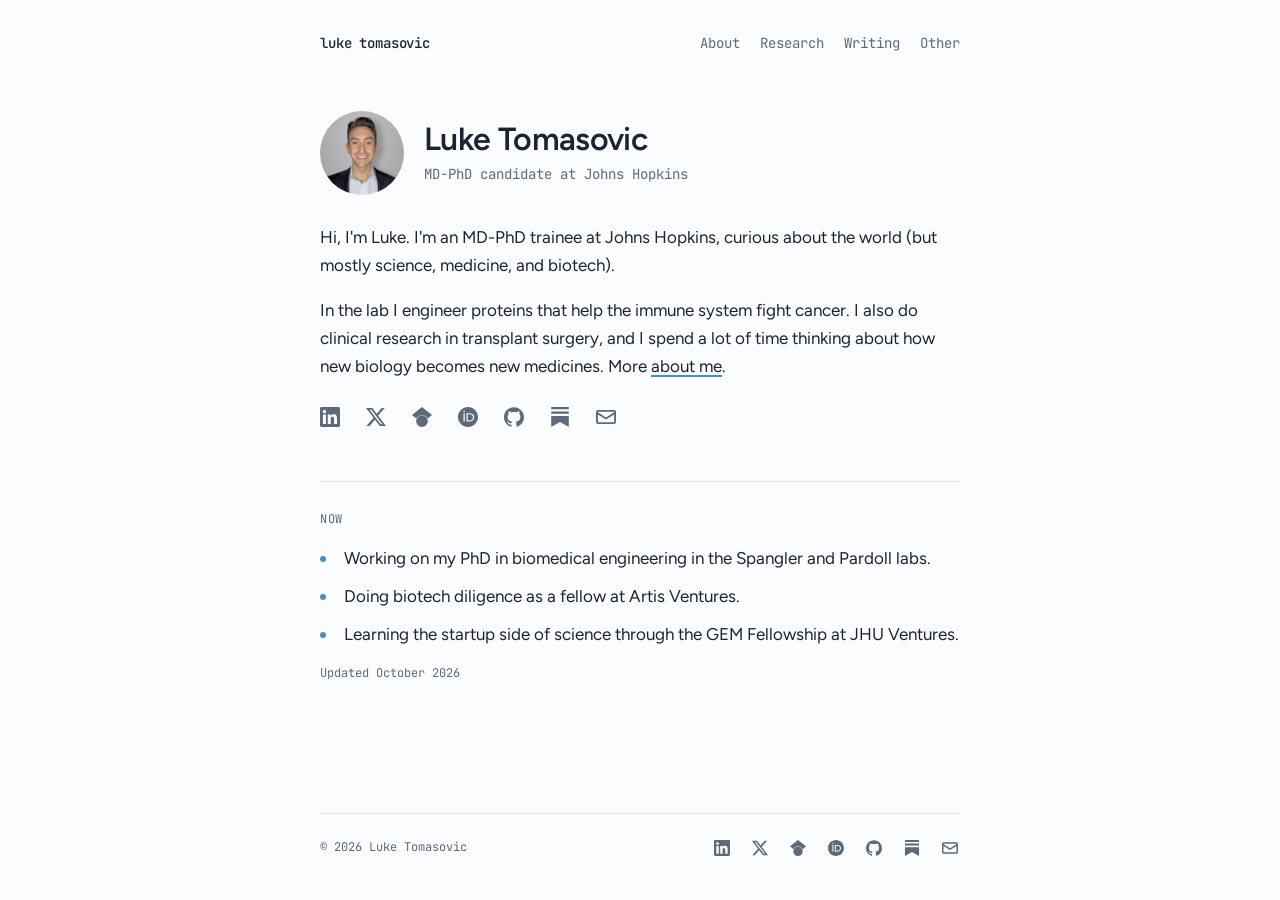
==== index.html @ fc9b21f2 "Initial site: home, about, research, writing, other Plain HTML/CSS site for luketomasovic.com, ready" ====
<!doctype html>
<html lang="en">
<head>
  <meta charset="utf-8">
  <meta name="viewport" content="width=device-width, initial-scale=1">
  <title>Luke Tomasovic</title>
  <meta name="description" content="Luke Tomasovic is an MD-PhD candidate at Johns Hopkins working on protein engineering, immunotherapy, and biotech.">
  <meta property="og:title" content="Luke Tomasovic">
  <meta property="og:description" content="Luke Tomasovic is an MD-PhD candidate at Johns Hopkins working on protein engineering, immunotherapy, and biotech.">
  <link rel="icon" href="assets/favicon.svg" type="image/svg+xml">
  <link rel="preconnect" href="https://fonts.googleapis.com">
  <link rel="preconnect" href="https://fonts.gstatic.com" crossorigin>
  <link rel="stylesheet" href="https://fonts.googleapis.com/css2?family=Figtree:wght@400;500;600&family=JetBrains+Mono:wght@400;500&display=swap">
  <link rel="stylesheet" href="assets/style.css">
  <!-- Visitor counts (GoatCounter). After you sign up, replace YOURCODE and remove the two comment lines around the script.
  <script data-goatcounter="https://YOURCODE.goatcounter.com/count" async src="https://gc.zgo.at/count.js"></script>
  -->
</head>
<body>
<div class="page">

  <header class="site-header">
    <a class="wordmark" href="index.html">luke tomasovic</a>
    <nav class="site-nav" aria-label="Main">
      <a href="about.html">About</a>
      <a href="research.html">Research</a>
      <a href="writing.html">Writing</a>
      <a href="other.html">Other</a>
    </nav>
  </header>

  <main>

    <div class="hello">
      <img class="avatar" src="assets/photo.jpg" alt="Photo of Luke Tomasovic" width="84" height="84">
      <div>
        <h1>Luke Tomasovic</h1>
        <p class="tagline">MD-PhD candidate at Johns Hopkins</p>
      </div>
    </div>

    <p>Hi, I'm Luke. I'm an MD-PhD trainee at Johns Hopkins, curious about the world (but mostly science, medicine, and biotech).</p>
    <p>In the lab I engineer proteins that help the immune system fight cancer. I also do clinical research in transplant surgery, and I spend a lot of time thinking about how new biology becomes new medicines. More <a href="about.html">about me</a>.</p>

    <ul class="links">
      <li><a href="https://www.linkedin.com/in/luketomasovic" target="_blank" rel="noopener" aria-label="LinkedIn" title="LinkedIn"><svg class="icon" aria-hidden="true"><use href="assets/icons.svg#linkedin"></use></svg></a></li>
      <li><a href="https://x.com/luketomasovic11" target="_blank" rel="noopener" aria-label="X" title="X"><svg class="icon" aria-hidden="true"><use href="assets/icons.svg#x"></use></svg></a></li>
      <li><a href="https://scholar.google.com/citations?user=PSj0g8gAAAAJ&hl=en" target="_blank" rel="noopener" aria-label="Google Scholar" title="Google Scholar"><svg class="icon" aria-hidden="true"><use href="assets/icons.svg#scholar"></use></svg></a></li>
      <li><a href="https://orcid.org/0000-0002-1459-3252" target="_blank" rel="noopener" aria-label="ORCID" title="ORCID"><svg class="icon" aria-hidden="true"><use href="assets/icons.svg#orcid"></use></svg></a></li>
      <li><a href="https://github.com/lmtomasovic" target="_blank" rel="noopener" aria-label="GitHub" title="GitHub"><svg class="icon" aria-hidden="true"><use href="assets/icons.svg#github"></use></svg></a></li>
      <li><a href="https://luketomasovic.substack.com/" target="_blank" rel="noopener" aria-label="Substack" title="Substack"><svg class="icon" aria-hidden="true"><use href="assets/icons.svg#substack"></use></svg></a></li>
      <li><a href="mailto:lmtomasovic@gmail.com" aria-label="Email" title="Email"><svg class="icon" aria-hidden="true"><use href="assets/icons.svg#email"></use></svg></a></li>
    </ul>

    <section class="now" aria-labelledby="now-heading">
      <p class="label" id="now-heading">Now</p>
      <ul>
        <li><span>Working on my PhD in biomedical engineering in the Spangler and Pardoll labs.</span></li>
        <li><span>Doing biotech diligence as a fellow at Artis Ventures.</span></li>
        <li><span>Learning the startup side of science through the GEM Fellowship at JHU Ventures.</span></li>
      </ul>
      <p class="updated">Updated October 2026</p>
    </section>

  </main>

  <footer class="site-footer">
    <small>© 2026 Luke Tomasovic</small>
    <ul class="links small">
      <li><a href="https://www.linkedin.com/in/luketomasovic" target="_blank" rel="noopener" aria-label="LinkedIn" title="LinkedIn"><svg class="icon" aria-hidden="true"><use href="assets/icons.svg#linkedin"></use></svg></a></li>
      <li><a href="https://x.com/luketomasovic11" target="_blank" rel="noopener" aria-label="X" title="X"><svg class="icon" aria-hidden="true"><use href="assets/icons.svg#x"></use></svg></a></li>
      <li><a href="https://scholar.google.com/citations?user=PSj0g8gAAAAJ&hl=en" target="_blank" rel="noopener" aria-label="Google Scholar" title="Google Scholar"><svg class="icon" aria-hidden="true"><use href="assets/icons.svg#scholar"></use></svg></a></li>
      <li><a href="https://orcid.org/0000-0002-1459-3252" target="_blank" rel="noopener" aria-label="ORCID" title="ORCID"><svg class="icon" aria-hidden="true"><use href="assets/icons.svg#orcid"></use></svg></a></li>
      <li><a href="https://github.com/lmtomasovic" target="_blank" rel="noopener" aria-label="GitHub" title="GitHub"><svg class="icon" aria-hidden="true"><use href="assets/icons.svg#github"></use></svg></a></li>
      <li><a href="https://luketomasovic.substack.com/" target="_blank" rel="noopener" aria-label="Substack" title="Substack"><svg class="icon" aria-hidden="true"><use href="assets/icons.svg#substack"></use></svg></a></li>
      <li><a href="mailto:lmtomasovic@gmail.com" aria-label="Email" title="Email"><svg class="icon" aria-hidden="true"><use href="assets/icons.svg#email"></use></svg></a></li>
    </ul>
  </footer>

</div>
</body>
</html>
---- assets/style.css ----
/* ------------------------------------------------------------
   luketomasovic.com
   One centered column, nav across the top, icons in the footer.
   Sans-serif body with monospace accents. Accent: #4292c6.
   Colors switch automatically with the visitor's light/dark setting.
   ------------------------------------------------------------ */

:root {
  --bg: #fbfcfd;
  --fg: #1b2430;
  --muted: #5d6a79;
  --line: #e2e7ed;
  --accent: #4292c6;
  --accent-soft: #eaf3fa;

  --font-body: "Figtree", system-ui, -apple-system, "Segoe UI", Roboto, sans-serif;
  --font-mono: "JetBrains Mono", ui-monospace, "SFMono-Regular", Menlo, Consolas, monospace;

  --measure: 640px;
  color-scheme: light;
}

@media (prefers-color-scheme: dark) {
  :root:not([data-theme="light"]) {
    --bg: #12161b;
    --fg: #e4e9ef;
    --muted: #94a2b2;
    --line: #252d37;
    --accent: #6baed6;
    --accent-soft: #172530;
    color-scheme: dark;
  }
}
:root[data-theme="dark"] {
  --bg: #12161b;
  --fg: #e4e9ef;
  --muted: #94a2b2;
  --line: #252d37;
  --accent: #6baed6;
  --accent-soft: #172530;
  color-scheme: dark;
}

* { box-sizing: border-box; }

html { -webkit-text-size-adjust: 100%; }

body {
  margin: 0;
  background: var(--bg);
  color: var(--fg);
  font-family: var(--font-body);
  font-size: 17px;
  line-height: 1.65;
  padding-left: max(20px, env(safe-area-inset-left, 0px));
  padding-right: max(20px, env(safe-area-inset-right, 0px));
}

.page {
  max-width: var(--measure);
  margin: 0 auto;
  min-height: 100vh;
  display: flex;
  flex-direction: column;
}

/* ---------- header ---------- */

.site-header {
  display: flex;
  flex-wrap: wrap;
  align-items: baseline;
  justify-content: space-between;
  gap: 8px 24px;
  padding-block: 32px 0;
}

.wordmark {
  font-family: var(--font-mono);
  font-size: 14px;
  font-weight: 500;
  color: var(--fg);
  text-decoration: none;
  letter-spacing: -0.01em;
}
.wordmark:hover { color: var(--accent); }

.site-nav { display: flex; flex-wrap: wrap; gap: 4px 20px; }
.site-nav a {
  font-family: var(--font-mono);
  font-size: 14px;
  color: var(--muted);
  text-decoration: none;
}
.site-nav a:hover { color: var(--fg); }
.site-nav a[aria-current="page"] {
  color: var(--fg);
  text-decoration: underline;
  text-decoration-color: var(--accent);
  text-decoration-thickness: 2px;
  text-underline-offset: 6px;
}

/* ---------- main content ---------- */

main { flex: 1; padding-block: 56px 64px; }

h1 {
  font-size: 2rem;
  line-height: 1.2;
  font-weight: 600;
  letter-spacing: -0.02em;
  margin: 0 0 6px;
  text-wrap: balance;
}

h2 {
  font-size: 1.2rem;
  line-height: 1.3;
  font-weight: 600;
  letter-spacing: -0.01em;
  margin: 0 0 8px;
  text-wrap: balance;
}

p { margin: 0 0 1em; }

a {
  color: inherit;
  text-decoration: underline;
  text-decoration-color: var(--accent);
  text-decoration-thickness: 1.5px;
  text-underline-offset: 3px;
}
a:hover { color: var(--accent); }
a:focus-visible { outline: 2px solid var(--accent); outline-offset: 3px; border-radius: 3px; }

.label {
  font-family: var(--font-mono);
  font-size: 12px;
  letter-spacing: 0.06em;
  text-transform: uppercase;
  color: var(--muted);
  margin: 0 0 14px;
}

.tagline {
  font-family: var(--font-mono);
  font-size: 14px;
  color: var(--muted);
  margin: 0 0 28px;
}

.intro { margin-bottom: 40px; }

section + section { margin-top: 48px; }

.muted { color: var(--muted); }

/* ---------- home ---------- */

.hello { display: flex; align-items: center; gap: 20px; margin-bottom: 28px; }
.hello h1 { margin: 0; }
.hello .tagline { margin: 4px 0 0; }

.avatar {
  width: 84px;
  height: 84px;
  border-radius: 50%;
  object-fit: cover;
  flex: none;
  background: var(--accent-soft);
}

.now {
  border-top: 1px solid var(--line);
  padding-top: 28px;
  margin-top: 44px;
}
.now ul { margin: 0; padding: 0; list-style: none; display: grid; gap: 10px; }
.now li { display: grid; grid-template-columns: 14px minmax(0, 1fr); gap: 10px; }
.now li::before {
  content: "";
  width: 6px; height: 6px;
  border-radius: 50%;
  background: var(--accent);
  margin-top: 0.7em;
}
.now .updated { font-family: var(--font-mono); font-size: 12px; color: var(--muted); margin-top: 16px; }

/* ---------- icon links ---------- */

.links { display: flex; flex-wrap: wrap; gap: 6px; margin: 0 0 0 -10px; padding: 0; list-style: none; }
.links.small { margin: 0 -6px 0 0; }
.links a {
  display: grid;
  place-items: center;
  width: 40px;
  height: 40px;
  border-radius: 8px;
  color: var(--muted);
  text-decoration: none;
  transition: color .15s, background-color .15s;
}
.links a:hover { color: var(--accent); background: var(--accent-soft); }
.icon { width: 20px; height: 20px; fill: currentColor; display: block; }

.links.small a { width: 32px; height: 32px; }
.links.small .icon { width: 16px; height: 16px; }

/* ---------- research areas ---------- */

.area { display: grid; gap: 4px; }
.area .num {
  font-family: var(--font-mono);
  font-size: 12px;
  color: var(--accent);
}
.keywords {
  font-family: var(--font-mono);
  font-size: 13px;
  color: var(--muted);
  margin-top: 4px;
}
.paper {
  font-family: var(--font-mono);
  font-size: 13px;
  color: var(--muted);
  margin-top: 8px;
}
.paper a { color: var(--muted); }
.paper a:hover { color: var(--accent); }

/* ---------- lists (writing, other) ---------- */

.entries { list-style: none; margin: 0; padding: 0; }
.entries li { padding: 14px 0; border-bottom: 1px solid var(--line); }
.entries li:first-child { padding-top: 0; }
.entries .meta { font-family: var(--font-mono); font-size: 12px; color: var(--muted); display: flex; flex-wrap: wrap; gap: 4px 12px; }
.entries .title { font-weight: 600; }
.entries .sub { color: var(--muted); margin: 2px 0 0; }

.soon {
  border: 1px dashed var(--line);
  border-radius: 10px;
  padding: 18px 20px;
  color: var(--muted);
  margin-bottom: 20px;
}

.button {
  display: inline-block;
  font-family: var(--font-mono);
  font-size: 14px;
  padding: 9px 16px;
  border-radius: 8px;
  border: 1px solid var(--accent);
  color: var(--fg);
  text-decoration: none;
}
.button:hover { background: var(--accent-soft); color: var(--fg); }

/* ---------- footer ---------- */

.site-footer {
  border-top: 1px solid var(--line);
  padding-block: 18px 36px;
  display: flex;
  flex-wrap: wrap;
  align-items: center;
  justify-content: space-between;
  gap: 10px 20px;
}
.site-footer small { font-family: var(--font-mono); font-size: 12px; color: var(--muted); }

/* ---------- small screens ---------- */

@media (max-width: 520px) {
  body { font-size: 16px; }
  main { padding-block: 40px 48px; }
  h1 { font-size: 1.7rem; }
  .avatar { width: 68px; height: 68px; }
}

@media (prefers-reduced-motion: reduce) {
  * { transition: none !important; }
}
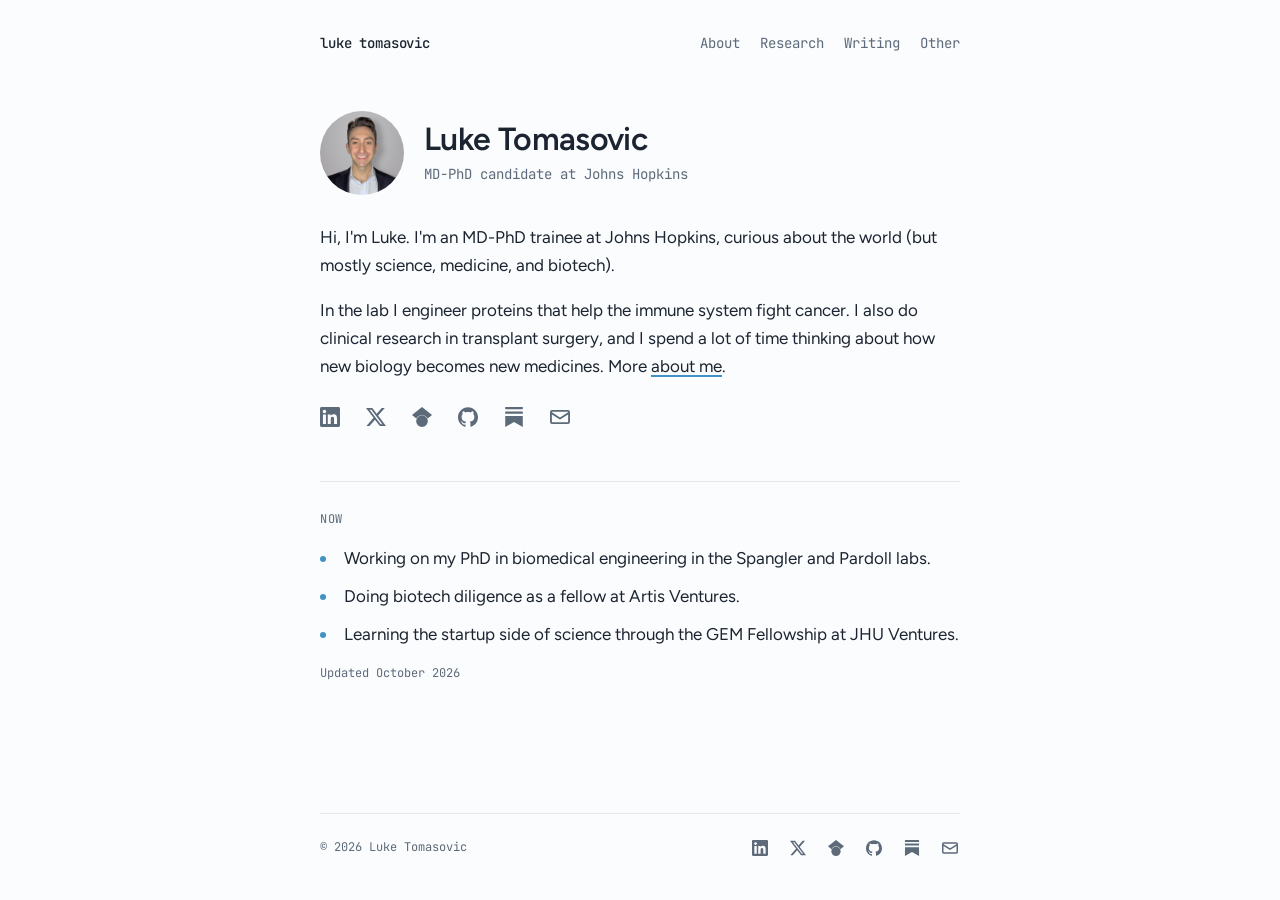
==== commit 6c637183: "Remove ORCID links and icon everywhere Drops the ORCID entry from the icon rows on every page, from " ====
--- a/index.html
+++ b/index.html
@@ -46,10 +46,9 @@
       <li><a href="https://www.linkedin.com/in/luketomasovic" target="_blank" rel="noopener" aria-label="LinkedIn" title="LinkedIn"><svg class="icon" aria-hidden="true"><use href="assets/icons.svg#linkedin"></use></svg></a></li>
       <li><a href="https://x.com/luketomasovic11" target="_blank" rel="noopener" aria-label="X" title="X"><svg class="icon" aria-hidden="true"><use href="assets/icons.svg#x"></use></svg></a></li>
       <li><a href="https://scholar.google.com/citations?user=PSj0g8gAAAAJ&hl=en" target="_blank" rel="noopener" aria-label="Google Scholar" title="Google Scholar"><svg class="icon" aria-hidden="true"><use href="assets/icons.svg#scholar"></use></svg></a></li>
-      <li><a href="https://orcid.org/0000-0002-1459-3252" target="_blank" rel="noopener" aria-label="ORCID" title="ORCID"><svg class="icon" aria-hidden="true"><use href="assets/icons.svg#orcid"></use></svg></a></li>
       <li><a href="https://github.com/lmtomasovic" target="_blank" rel="noopener" aria-label="GitHub" title="GitHub"><svg class="icon" aria-hidden="true"><use href="assets/icons.svg#github"></use></svg></a></li>
       <li><a href="https://luketomasovic.substack.com/" target="_blank" rel="noopener" aria-label="Substack" title="Substack"><svg class="icon" aria-hidden="true"><use href="assets/icons.svg#substack"></use></svg></a></li>
-      <li><a href="mailto:lmtomasovic@gmail.com" aria-label="Email" title="Email"><svg class="icon" aria-hidden="true"><use href="assets/icons.svg#email"></use></svg></a></li>
+      <li><a href="mailto:contact@luketomasovic.com" aria-label="Email" title="Email"><svg class="icon" aria-hidden="true"><use href="assets/icons.svg#email"></use></svg></a></li>
     </ul>
 
     <section class="now" aria-labelledby="now-heading">
@@ -70,10 +69,9 @@
       <li><a href="https://www.linkedin.com/in/luketomasovic" target="_blank" rel="noopener" aria-label="LinkedIn" title="LinkedIn"><svg class="icon" aria-hidden="true"><use href="assets/icons.svg#linkedin"></use></svg></a></li>
       <li><a href="https://x.com/luketomasovic11" target="_blank" rel="noopener" aria-label="X" title="X"><svg class="icon" aria-hidden="true"><use href="assets/icons.svg#x"></use></svg></a></li>
       <li><a href="https://scholar.google.com/citations?user=PSj0g8gAAAAJ&hl=en" target="_blank" rel="noopener" aria-label="Google Scholar" title="Google Scholar"><svg class="icon" aria-hidden="true"><use href="assets/icons.svg#scholar"></use></svg></a></li>
-      <li><a href="https://orcid.org/0000-0002-1459-3252" target="_blank" rel="noopener" aria-label="ORCID" title="ORCID"><svg class="icon" aria-hidden="true"><use href="assets/icons.svg#orcid"></use></svg></a></li>
       <li><a href="https://github.com/lmtomasovic" target="_blank" rel="noopener" aria-label="GitHub" title="GitHub"><svg class="icon" aria-hidden="true"><use href="assets/icons.svg#github"></use></svg></a></li>
       <li><a href="https://luketomasovic.substack.com/" target="_blank" rel="noopener" aria-label="Substack" title="Substack"><svg class="icon" aria-hidden="true"><use href="assets/icons.svg#substack"></use></svg></a></li>
-      <li><a href="mailto:lmtomasovic@gmail.com" aria-label="Email" title="Email"><svg class="icon" aria-hidden="true"><use href="assets/icons.svg#email"></use></svg></a></li>
+      <li><a href="mailto:contact@luketomasovic.com" aria-label="Email" title="Email"><svg class="icon" aria-hidden="true"><use href="assets/icons.svg#email"></use></svg></a></li>
     </ul>
   </footer>
 
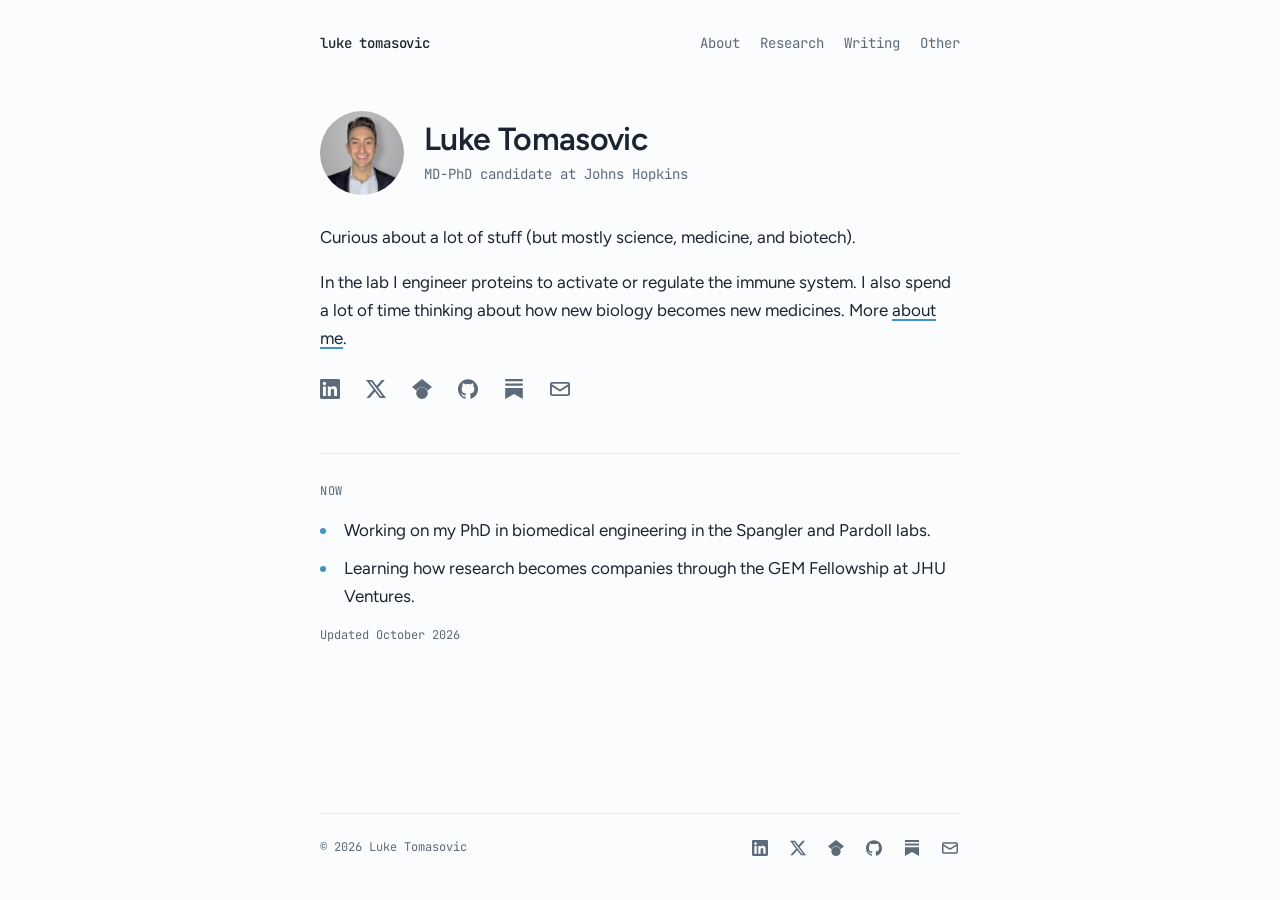
==== commit 9160d8fe: "Update home page intro and Now section Rewrites the two intro paragraphs, drops the Artis Ventures l" ====
--- a/index.html
+++ b/index.html
@@ -39,8 +39,8 @@
       </div>
     </div>
 
-    <p>Hi, I'm Luke. I'm an MD-PhD trainee at Johns Hopkins, curious about the world (but mostly science, medicine, and biotech).</p>
-    <p>In the lab I engineer proteins that help the immune system fight cancer. I also do clinical research in transplant surgery, and I spend a lot of time thinking about how new biology becomes new medicines. More <a href="about.html">about me</a>.</p>
+    <p>Curious about a lot of stuff (but mostly science, medicine, and biotech).</p>
+    <p>In the lab I engineer proteins to activate or regulate the immune system. I also spend a lot of time thinking about how new biology becomes new medicines. More <a href="about.html">about me</a>.</p>
 
     <ul class="links">
       <li><a href="https://www.linkedin.com/in/luketomasovic" target="_blank" rel="noopener" aria-label="LinkedIn" title="LinkedIn"><svg class="icon" aria-hidden="true"><use href="assets/icons.svg#linkedin"></use></svg></a></li>
@@ -55,8 +55,7 @@
       <p class="label" id="now-heading">Now</p>
       <ul>
         <li><span>Working on my PhD in biomedical engineering in the Spangler and Pardoll labs.</span></li>
-        <li><span>Doing biotech diligence as a fellow at Artis Ventures.</span></li>
-        <li><span>Learning the startup side of science through the GEM Fellowship at JHU Ventures.</span></li>
+        <li><span>Learning how research becomes companies through the GEM Fellowship at JHU Ventures.</span></li>
       </ul>
       <p class="updated">Updated October 2026</p>
     </section>
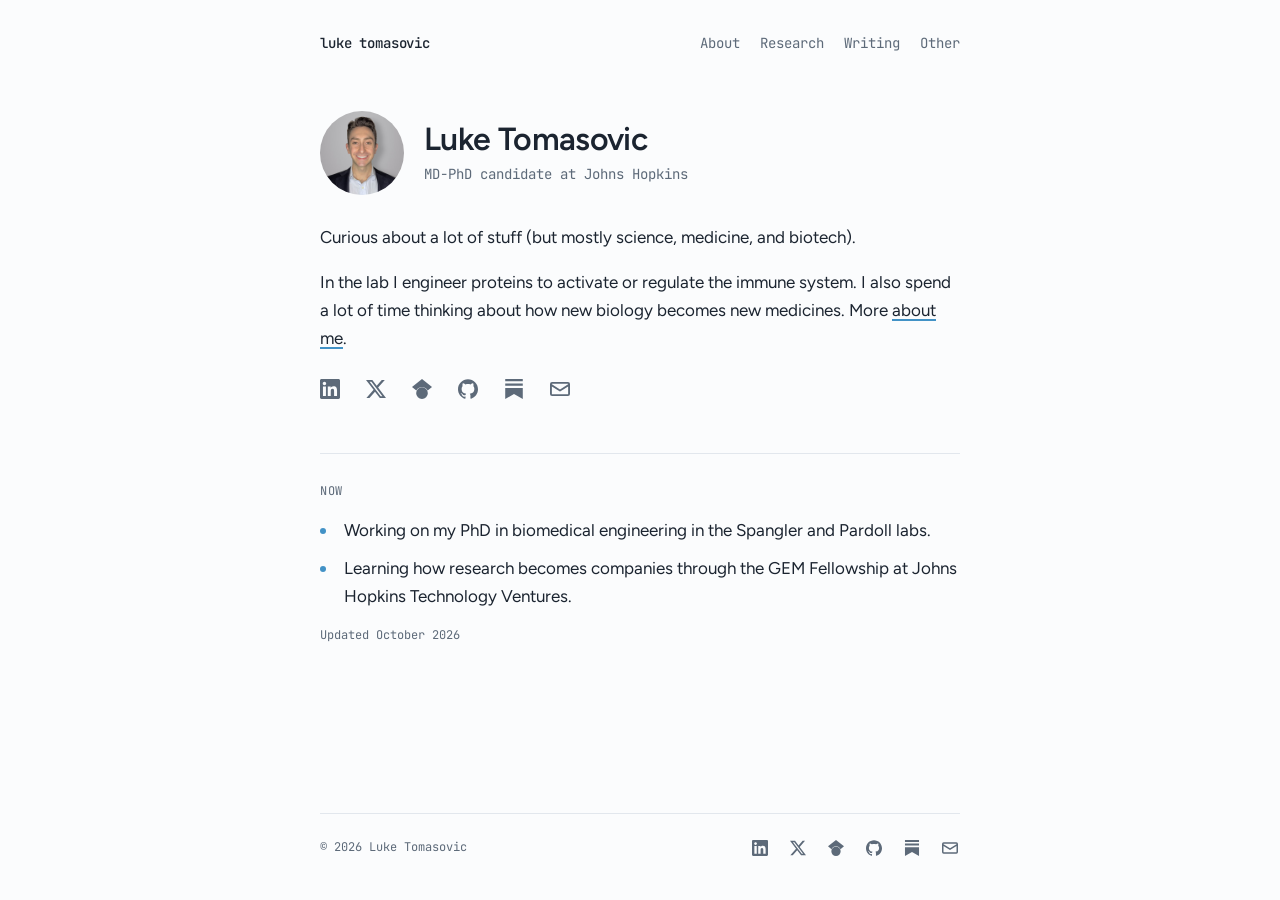
==== commit ae791338: "Drop the website side project, spell out Johns Hopkins Technology Ventures Removes the "This website" ====
--- a/index.html
+++ b/index.html
@@ -55,7 +55,7 @@
       <p class="label" id="now-heading">Now</p>
       <ul>
         <li><span>Working on my PhD in biomedical engineering in the Spangler and Pardoll labs.</span></li>
-        <li><span>Learning how research becomes companies through the GEM Fellowship at JHU Ventures.</span></li>
+        <li><span>Learning how research becomes companies through the GEM Fellowship at Johns Hopkins Technology Ventures.</span></li>
       </ul>
       <p class="updated">Updated October 2026</p>
     </section>
